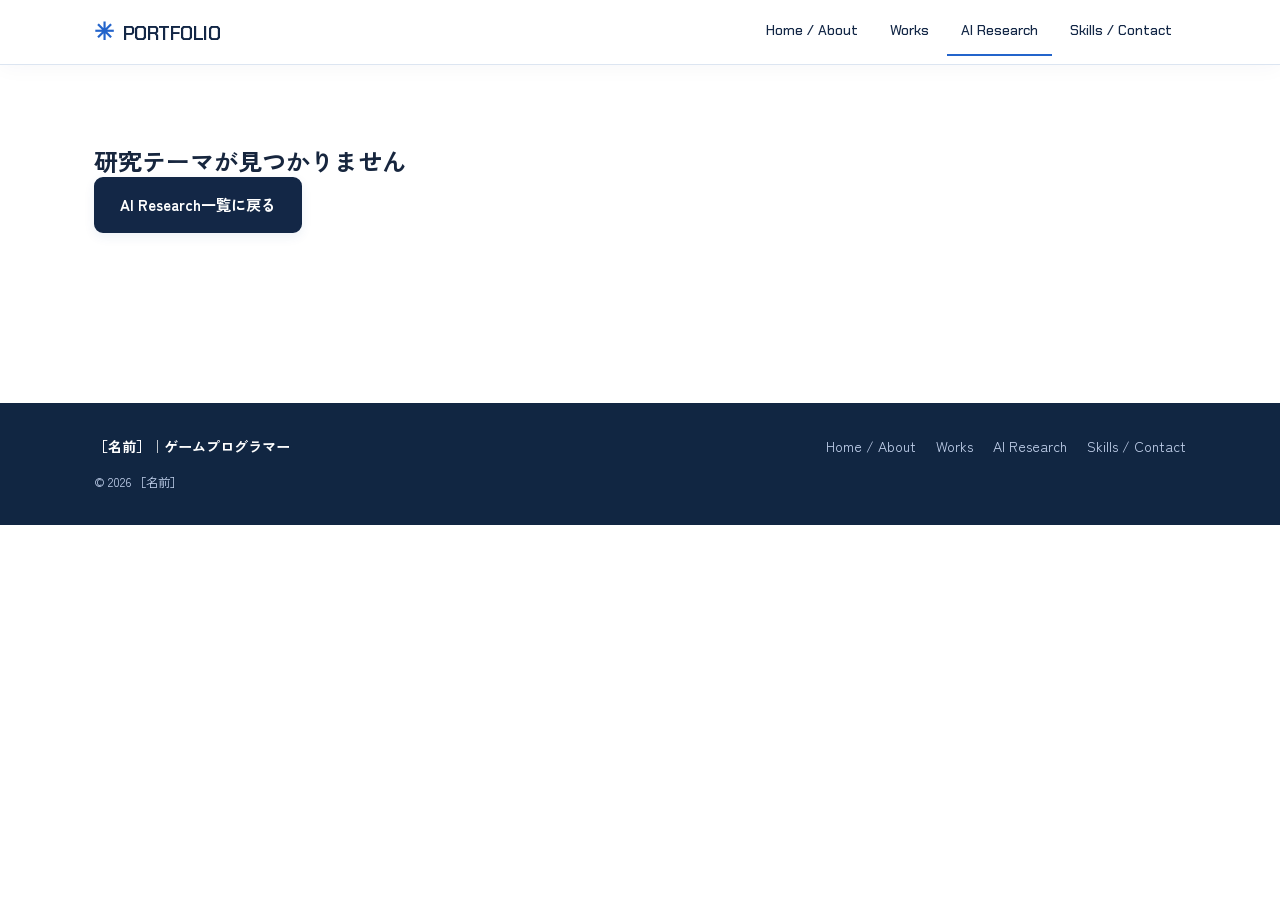
==== ai-detail.html @ d701b000 "Add dedicated AI Research article page" ====
<!DOCTYPE html>
<html lang="ja">
<head>
<meta charset="UTF-8">
<meta name="viewport" content="width=device-width, initial-scale=1">
<title>研究詳細｜AI Research</title>
<meta name="description" content="AIを活用したゲーム開発支援に関する研究の技術的な取り組みを紹介します。">
<link rel="preconnect" href="https://fonts.googleapis.com">
<link rel="preconnect" href="https://fonts.gstatic.com" crossorigin>
<link href="https://fonts.googleapis.com/css2?family=Chakra+Petch:wght@500;600&family=Zen+Kaku+Gothic+New:wght@400;500;700&display=swap" rel="stylesheet">
<link rel="stylesheet" href="css/style.css">
<link rel="stylesheet" href="css/redesign.css">
</head>
<body data-page="ai-detail">
<a class="skip" href="#main">本文へ移動</a>
<header id="site-header" class="site-header"></header>
<main id="main">

<article class="research-detail-page" id="research-detail" aria-label="研究テーマの詳細"></article>

</main>
<footer id="site-footer" class="site-footer"></footer>
<script src="js/data.js"></script>
<script src="js/main.js"></script>
</body>
</html>
---- css/style.css ----
/* ===== 色・文字の設定（ここを変えるとサイト全体の雰囲気が変わります） ===== */
:root {
  --navy: #14254A;
  --navy-2: #22396B;
  --blue: #2F6FEB;
  --blue-soft: #EAF1FE;
  --ink: #1B2433;
  --muted: #5B6B85;
  --line: #D7DFEA;
  --bg: #FFFFFF;
  --surface: #F4F7FB;
  --font-jp: "Zen Kaku Gothic New", "Hiragino Sans", "Noto Sans JP", "Yu Gothic", Meiryo, sans-serif;
  --font-en: "Chakra Petch", "Zen Kaku Gothic New", "Hiragino Sans", "Noto Sans JP", sans-serif;
  --wrap: 1120px;
  --header-h: 64px;
}

*, *::before, *::after { box-sizing: border-box; }
html { scroll-padding-top: var(--header-h); -webkit-text-size-adjust: 100%; }
body {
  margin: 0;
  font-family: var(--font-jp);
  font-size: 16px;
  line-height: 1.8;
  color: var(--ink);
  background: var(--bg);
}
img { max-width: 100%; height: auto; display: block; }
a { color: var(--blue); }
a:focus-visible, button:focus-visible { outline: 3px solid var(--blue); outline-offset: 3px; border-radius: 4px; }
h1, h2, h3 { line-height: 1.35; margin: 0; }
p { margin: 0 0 1em; }

.container { width: 100%; max-width: var(--wrap); margin: 0 auto; padding: 0 24px; }
.skip { position: absolute; left: -9999px; top: 8px; background: var(--navy); color: #fff; padding: 8px 14px; z-index: 100; }
.skip:focus { left: 8px; }
.muted { color: var(--muted); }

/* ===== ヘッダー ===== */
.site-header {
  position: sticky; top: 0; z-index: 50;
  background: rgba(255,255,255,.96);
  border-bottom: 1px solid var(--line);
  backdrop-filter: blur(6px);
}
.header-inner {
  max-width: var(--wrap); margin: 0 auto; padding: 0 24px;
  height: var(--header-h); display: flex; align-items: center; justify-content: space-between;
}
.logo {
  font-family: var(--font-en); font-weight: 600; font-size: 1.15rem; letter-spacing: .06em;
  color: var(--navy); text-decoration: none;
}
.nav-list { list-style: none; margin: 0; padding: 0; display: flex; gap: 4px; }
.nav-list > li { position: relative; }
.nav-list > li > a {
  display: block; padding: 10px 14px; font-family: var(--font-en); font-weight: 500; font-size: .95rem;
  color: var(--navy); text-decoration: none; border-bottom: 2px solid transparent;
}
.nav-list > li > a:hover { color: var(--blue); }
.nav-list > li > a[aria-current="page"] { border-bottom-color: var(--blue); }
.sub-list {
  list-style: none; margin: 0; padding: 8px 0; position: absolute; top: 100%; left: 0; min-width: 220px;
  background: #fff; border: 1px solid var(--line); border-top: 3px solid var(--navy);
  box-shadow: 0 10px 24px rgba(20,37,74,.12);
  visibility: hidden; opacity: 0; transform: translateY(4px); transition: opacity .15s, transform .15s, visibility .15s;
}
.has-sub:hover .sub-list, .has-sub:focus-within .sub-list { visibility: visible; opacity: 1; transform: none; }
.sub-list a { display: block; padding: 8px 18px; color: var(--ink); text-decoration: none; font-size: .92rem; }
.sub-list a:hover { background: var(--blue-soft); color: var(--navy); }
.menu-btn { display: none; }

@media (max-width: 820px) {
  .menu-btn {
    display: flex; align-items: center; gap: 8px; background: none; border: 1px solid var(--line);
    border-radius: 6px; padding: 8px 12px; color: var(--navy); font: inherit; font-size: .85rem; cursor: pointer;
  }
  .menu-bars, .menu-bars::before, .menu-bars::after {
    display: block; width: 18px; height: 2px; background: var(--navy); position: relative; content: "";
  }
  .menu-bars::before { position: absolute; top: -6px; }
  .menu-bars::after { position: absolute; top: 6px; }
  .global-nav {
    display: none; position: absolute; top: var(--header-h); left: 0; right: 0;
    background: #fff; border-bottom: 1px solid var(--line); max-height: calc(100vh - var(--header-h)); overflow-y: auto;
  }
  .global-nav.is-open { display: block; }
  .nav-list { flex-direction: column; padding: 8px 24px 20px; gap: 0; }
  .nav-list > li > a { padding: 14px 0; border-bottom: 1px solid var(--line); }
  .nav-list > li > a[aria-current="page"] { color: var(--blue); border-bottom-color: var(--line); }
  .sub-list {
    position: static; visibility: visible; opacity: 1; transform: none; box-shadow: none;
    border: 0; border-left: 2px solid var(--line); margin: 6px 0 6px 4px; padding: 0; min-width: 0;
  }
  .sub-list a { padding: 8px 14px; }
}

/* ===== ボタン・共通パーツ ===== */
.btn {
  display: inline-block; padding: 12px 24px; border-radius: 6px; background: var(--navy); color: #fff;
  text-decoration: none; font-weight: 700; font-size: .95rem; border: 2px solid var(--navy); transition: background .15s;
}
.btn:hover { background: var(--navy-2); border-color: var(--navy-2); }
.btn-ghost { background: transparent; color: var(--navy); }
.btn-ghost:hover { background: var(--blue-soft); color: var(--navy); border-color: var(--navy); }
.text-link { font-weight: 700; text-decoration: none; }
.text-link:hover { text-decoration: underline; }

.section { padding: 72px 0; }
.section-tint { background: var(--surface); }
.section-head { display: flex; align-items: baseline; justify-content: space-between; gap: 16px; margin-bottom: 28px; }
.section-head .section-title { margin-bottom: 0; }
.section-title {
  font-family: var(--font-en); font-weight: 600; font-size: 1.75rem; color: var(--navy);
  margin-bottom: 28px; padding-left: 14px; border-left: 4px solid var(--blue);
}
.sub-title { font-size: 1.1rem; color: var(--navy); margin-bottom: 12px; }
.page-top { padding-top: 40px; }
.page-top > .section:first-child { padding-top: 0; }
.page-head { margin-bottom: 32px; max-width: 46em; }
.page-title { font-family: var(--font-en); font-weight: 600; font-size: 2.4rem; color: var(--navy); margin-bottom: 8px; }
.page-lead { color: var(--muted); }
.prose p { max-width: 38em; }

.tag {
  display: inline-block; padding: 2px 10px; border-radius: 3px; font-size: .75rem; font-weight: 700; line-height: 1.7;
}
.tag-team { background: var(--navy); color: #fff; }
.tag-solo { background: #fff; color: var(--navy); border: 1px solid var(--navy); }
.tag-status { background: var(--blue-soft); color: var(--navy); }
.tag- { background: #fff; color: var(--muted); border: 1px dashed var(--muted); }

/* ===== HERO ===== */
.hero {
  background: var(--navy); color: #fff; position: relative; overflow: hidden;
  background-image:
    linear-gradient(rgba(255,255,255,.05) 1px, transparent 1px),
    linear-gradient(90deg, rgba(255,255,255,.05) 1px, transparent 1px);
  background-size: 32px 32px;
}
.hero-inner { padding-top: 88px; padding-bottom: 88px; }
.hero-role {
  font-family: var(--font-en); font-weight: 500; color: #9DBCFA; margin-bottom: 10px; font-size: 1rem;
}
.hero-name { font-size: clamp(2.2rem, 6vw, 3.6rem); font-weight: 700; letter-spacing: .04em; margin-bottom: 18px; }
.hero-name::after {
  content: ""; display: block; height: 4px; width: 72px; background: var(--blue); margin-top: 18px;
  transform-origin: left; animation: grow .7s .2s ease-out both;
}
@keyframes grow { from { transform: scaleX(0); } to { transform: scaleX(1); } }
.hero-catch { font-size: 1.15rem; max-width: 32em; margin-bottom: 6px; }
.hero-school { color: #C4D3EE; font-size: .95rem; margin-bottom: 32px; }
.hero-actions { display: flex; flex-wrap: wrap; gap: 12px; }
.hero .btn { background: #fff; color: var(--navy); border-color: #fff; }
.hero .btn:hover { background: var(--blue-soft); }
.hero .btn-ghost { background: transparent; color: #fff; border-color: rgba(255,255,255,.6); }
.hero .btn-ghost:hover { background: rgba(255,255,255,.1); color: #fff; }

/* ===== ABOUT ===== */
.about-grid { display: grid; grid-template-columns: minmax(260px, 360px) 1fr; gap: 48px; align-items: start; }
.profile-card { border: 1px solid var(--line); border-radius: 8px; padding: 24px; background: #fff; }
.profile-photo {
  width: 112px; height: 112px; border-radius: 50%; overflow: hidden; margin-bottom: 20px;
  background: var(--blue-soft); display: grid; place-items: center;
}
.profile-photo img { width: 100%; height: 100%; object-fit: cover; }
.photo-initial { font-family: var(--font-en); font-size: 2.4rem; font-weight: 600; color: var(--navy); }
.profile-table { margin: 0; font-size: .92rem; }
.profile-table > div { display: grid; grid-template-columns: 7.5em 1fr; gap: 8px; padding: 9px 0; border-top: 1px solid var(--line); }
.profile-table dt { color: var(--muted); }
.profile-table dd { margin: 0; }

.philo-list { list-style: none; margin: 0; padding: 0; display: grid; grid-template-columns: repeat(3, 1fr); gap: 24px; }
.philo-item { background: #fff; border-top: 3px solid var(--navy); padding: 22px 22px 8px; }
.philo-item h3 { font-size: 1.05rem; color: var(--navy); margin-bottom: 10px; }
.philo-item p { color: var(--ink); font-size: .95rem; }

/* ===== WORKS ===== */
.filter-bar { display: flex; flex-wrap: wrap; align-items: center; justify-content: space-between; gap: 12px; margin-bottom: 24px; }
.filters { display: flex; flex-wrap: wrap; gap: 8px; }
.filter-btn {
  font: inherit; font-size: .9rem; padding: 6px 16px; border-radius: 999px; cursor: pointer;
  background: #fff; color: var(--navy); border: 1px solid var(--line);
}
.filter-btn:hover { border-color: var(--navy); }
.filter-btn[aria-pressed="true"] { background: var(--navy); color: #fff; border-color: var(--navy); }
.works-count { color: var(--muted); font-size: .9rem; margin: 0; }
.empty { color: var(--muted); }

.works-grid { display: grid; grid-template-columns: repeat(auto-fill, minmax(300px, 1fr)); gap: 28px; }
.work-card { background: #fff; border: 1px solid var(--line); border-radius: 8px; overflow: hidden; }
.work-card-link { display: flex; flex-direction: column; height: 100%; color: inherit; text-decoration: none; }
.work-card-link:hover { border-color: var(--blue); }
.work-card:has(.work-card-link:hover) { border-color: var(--blue); }
.work-card-media { position: relative; aspect-ratio: 16 / 9; background: var(--surface); }
.work-card-media .tag { position: absolute; top: 12px; left: 12px; }
.work-card-img { width: 100%; height: 100%; object-fit: cover; }
.thumb-empty {
  display: grid; place-items: center; text-align: center; padding: 16px;
  background-color: var(--navy-2);
  background-image:
    linear-gradient(rgba(255,255,255,.07) 1px, transparent 1px),
    linear-gradient(90deg, rgba(255,255,255,.07) 1px, transparent 1px);
  background-size: 24px 24px;
  color: #fff;
}
.thumb-empty span { font-family: var(--font-en); font-weight: 600; font-size: 1.3rem; letter-spacing: .03em; }
.work-card-body { padding: 18px 20px 20px; display: flex; flex-direction: column; flex: 1; }
.work-card-title { font-size: 1.2rem; color: var(--navy); }
.work-card-link:hover .work-card-title { color: var(--blue); }
.work-card-sub { color: var(--muted); font-size: .88rem; margin: 2px 0 12px; }
.work-card-more { margin-top: auto; padding-top: 14px; font-weight: 700; font-size: .88rem; color: var(--blue); }

.spec { margin: 0; font-size: .86rem; line-height: 1.6; }
.spec > div { display: grid; grid-template-columns: 5.2em 1fr; gap: 8px; padding: 6px 0; border-top: 1px dashed var(--line); }
.spec dt { color: var(--muted); }
.spec dd { margin: 0; }

/* ===== 作品詳細 ===== */
.breadcrumb { font-size: .85rem; color: var(--muted); display: flex; gap: 8px; margin-bottom: 20px; }
.breadcrumb a { text-decoration: none; }
.detail-head { margin-bottom: 28px; }
.detail-tags { display: flex; gap: 8px; margin-bottom: 12px; }
.detail-title { font-size: clamp(2rem, 5vw, 2.8rem); color: var(--navy); }
.detail-sub { color: var(--muted); margin: 4px 0 10px; }
.detail-summary { max-width: 40em; }
.detail-top { display: grid; grid-template-columns: 1.6fr 1fr; gap: 32px; align-items: start; margin-bottom: 24px; }
.detail-media { border-radius: 8px; overflow: hidden; aspect-ratio: 16 / 9; background: var(--surface); }
.detail-hero-img { width: 100%; height: 100%; object-fit: cover; }
.video { position: relative; width: 100%; height: 100%; }
.video iframe { position: absolute; inset: 0; width: 100%; height: 100%; border: 0; }
.detail-spec { border: 1px solid var(--line); border-radius: 8px; padding: 8px 22px 20px; }
.spec-lg { font-size: .95rem; }
.spec-lg > div:first-child { border-top: 0; }
.link-list { list-style: none; padding: 0; margin: 16px 0 0; display: flex; flex-wrap: wrap; gap: 8px; }
.link-list .btn { padding: 8px 16px; font-size: .88rem; }

.detail-section { padding: 40px 0; border-top: 1px solid var(--line); }
.detail-section h2 { font-size: 1.35rem; color: var(--navy); margin-bottom: 18px; padding-left: 12px; border-left: 4px solid var(--blue); }
.detail-section > p { max-width: 40em; }
.placeholder-note { color: var(--muted); font-size: .9rem; }
.shots { display: grid; grid-template-columns: repeat(auto-fill, minmax(240px, 1fr)); gap: 16px; }
.shots img { border-radius: 6px; aspect-ratio: 16 / 9; object-fit: cover; width: 100%; }
.code-list { margin: 0; padding-left: 1.3em; max-width: 40em; }
.code-list li { margin-bottom: 6px; }
.code-list li::marker { color: var(--blue); }
.idea-list { display: grid; gap: 16px; max-width: 48em; }
.idea { background: var(--surface); border-radius: 6px; padding: 18px 22px 6px; }
.idea h3 { font-size: 1.02rem; color: var(--navy); margin-bottom: 8px; }

.trouble-list { display: grid; gap: 20px; max-width: 52em; }
.trouble { display: grid; grid-template-columns: 1fr 1fr; border: 1px solid var(--line); border-radius: 8px; overflow: hidden; }
.trouble-q, .trouble-a { padding: 18px 22px 6px; position: relative; }
.trouble-q { background: #fff; }
.trouble-a { background: var(--blue-soft); }
.trouble-a::before {
  content: ""; position: absolute; left: -9px; top: 50%; width: 16px; height: 16px; background: var(--blue-soft);
  border-top: 1px solid var(--line); border-right: 1px solid var(--line); transform: translateY(-50%) rotate(45deg);
}
.trouble-label { display: inline-block; font-size: .78rem; font-weight: 700; color: #fff; background: var(--navy); padding: 1px 10px; border-radius: 3px; margin-bottom: 8px; }
.trouble-a .trouble-label { background: var(--blue); }

.pager { display: grid; grid-template-columns: 1fr auto 1fr; gap: 16px; align-items: center; padding: 40px 0 72px; border-top: 1px solid var(--line); }
.pager a { text-decoration: none; color: var(--navy); font-weight: 700; }
.pager small { display: block; color: var(--muted); font-weight: 400; font-size: .78rem; }
.pager-next { text-align: right; }
.pager-all { border: 1px solid var(--line); border-radius: 999px; padding: 8px 18px; font-size: .88rem; }
.pager-all:hover { border-color: var(--navy); }
.not-found { padding: 80px 24px; }

/* ===== AI研究 ===== */
.ai-toc { list-style: none; margin: 0 0 40px; padding: 18px 22px; background: var(--surface); border-radius: 8px; display: flex; flex-wrap: wrap; gap: 8px 24px; }
.ai-toc a { text-decoration: none; font-weight: 700; font-size: .92rem; }
.ai-toc a:hover { text-decoration: underline; }
.ai-entry { display: grid; grid-template-columns: 240px 1fr; gap: 40px; padding: 40px 0; border-top: 2px solid var(--navy); }
.ai-entry:last-child { margin-bottom: 72px; }
.ai-meta .tag { margin-bottom: 12px; }
.ai-meta .spec > div { grid-template-columns: 4.5em 1fr; }
.chips { display: flex; flex-wrap: wrap; gap: 6px; }
.chips span { background: var(--blue-soft); color: var(--navy); font-size: .8rem; padding: 1px 8px; border-radius: 3px; }
.ai-title { font-size: 1.5rem; color: var(--navy); margin-bottom: 10px; }
.ai-summary { max-width: 40em; color: var(--ink); }
.ai-block { margin-top: 22px; max-width: 44em; }
.ai-block h3 { font-size: 1rem; color: var(--navy); margin-bottom: 6px; padding-bottom: 4px; border-bottom: 1px solid var(--line); }
.ai-block p { margin-bottom: 0; }

/* ===== SKILLS / CONTACT ===== */
.table-wrap { overflow-x: auto; }
.skills-table { width: 100%; border-collapse: collapse; font-size: .95rem; }
.skills-table th, .skills-table td { text-align: left; padding: 14px 16px; border-bottom: 1px solid var(--line); vertical-align: middle; }
.skills-table thead th { background: var(--navy); color: #fff; font-weight: 500; font-size: .85rem; }
.skills-table tbody th { color: var(--navy); font-weight: 700; white-space: nowrap; }
.skills-table tbody th small { display: block; font-weight: 400; color: var(--muted); font-size: .78rem; }
.pips { display: inline-flex; gap: 4px; }
.pips i { width: 22px; height: 8px; border-radius: 2px; background: var(--line); }
.pips i.on { background: var(--blue); }
.pips-unset { color: var(--muted); font-size: .85rem; }
.skill-works { display: flex; flex-wrap: wrap; gap: 6px; }
.skill-works a { font-size: .85rem; text-decoration: none; background: var(--blue-soft); color: var(--navy); padding: 2px 10px; border-radius: 3px; }
.skill-works a:hover { background: var(--navy); color: #fff; }

.contact-list { list-style: none; margin: 0; padding: 0; max-width: 40em; }
.contact-list li { display: grid; grid-template-columns: 7em 1fr; gap: 12px; padding: 16px 0; border-bottom: 1px solid var(--line); word-break: break-all; }
.contact-label { font-family: var(--font-en); font-weight: 600; color: var(--navy); }

/* ===== フッター ===== */
.site-footer { background: var(--navy); color: #C4D3EE; font-size: .88rem; }
.footer-inner { max-width: var(--wrap); margin: 0 auto; padding: 36px 24px; display: flex; flex-wrap: wrap; gap: 12px 32px; align-items: center; justify-content: space-between; }
.footer-name { margin: 0; color: #fff; font-weight: 700; }
.footer-nav { list-style: none; margin: 0; padding: 0; display: flex; flex-wrap: wrap; gap: 20px; }
.footer-nav a { color: #C4D3EE; text-decoration: none; }
.footer-nav a:hover { color: #fff; }
.footer-copy { margin: 0; width: 100%; font-size: .78rem; }

/* ===== スマホ・タブレット ===== */
@media (max-width: 900px) {
  .about-grid { grid-template-columns: 1fr; gap: 32px; }
  .philo-list { grid-template-columns: 1fr; }
  .detail-top { grid-template-columns: 1fr; }
  .ai-entry { grid-template-columns: 1fr; gap: 16px; }
}
@media (max-width: 640px) {
  .container, .header-inner { padding-left: 18px; padding-right: 18px; }
  .section { padding: 52px 0; }
  .hero-inner { padding-top: 60px; padding-bottom: 60px; }
  .page-title { font-size: 2rem; }
  .works-grid { grid-template-columns: 1fr; }
  .trouble { grid-template-columns: 1fr; }
  .trouble-a::before { left: 50%; top: -9px; transform: translateX(-50%) rotate(-45deg); }
  .pager { grid-template-columns: 1fr 1fr; }
  .pager-all { grid-column: 1 / -1; grid-row: 2; justify-self: center; }
  .skills-table thead { display: none; }
  .skills-table, .skills-table tbody, .skills-table tr, .skills-table th, .skills-table td { display: block; width: 100%; }
  .skills-table tr { border: 1px solid var(--line); border-radius: 8px; margin-bottom: 14px; padding: 6px 0; }
  .skills-table th, .skills-table td { border: 0; padding: 6px 16px; }
  .skills-table td { display: grid; grid-template-columns: 6.5em 1fr; gap: 8px; align-items: center; }
  .skills-table td::before { content: attr(data-label); color: var(--muted); font-size: .82rem; }
  .contact-list li { grid-template-columns: 1fr; gap: 2px; }
}

/* ===== 初代とリメイクの比較 ===== */
.versions { display: grid; grid-template-columns: 1fr 1fr; gap: 20px; max-width: 56em; }
.version { border: 1px solid var(--line); border-radius: 8px; padding: 18px 22px; }
.version:last-child { border-color: var(--blue); background: var(--blue-soft); }
.version h3 { font-size: 1.05rem; color: var(--navy); margin-bottom: 8px; }
.version .code-list { margin-top: 14px; }
@media (max-width: 640px) { .versions { grid-template-columns: 1fr; } }

/* ===== 企画・プランニング ===== */
.plan-lead { margin: -12px 0 24px; }
.plan-list { list-style: none; margin: 0; padding: 0; max-width: 52em; }
.plan-item { display: grid; grid-template-columns: 13em 1fr; gap: 8px 28px; padding: 20px 0; border-top: 1px solid var(--line); }
.plan-item:last-child { border-bottom: 1px solid var(--line); }
.plan-title { display: block; font-weight: 700; color: var(--navy); font-size: 1.02rem; }
.plan-title a { text-decoration: none; }
.plan-title a:hover { text-decoration: underline; }
.plan-role { margin-top: 6px; }
.plan-item p { margin: 0; }
@media (max-width: 640px) { .plan-item { grid-template-columns: 1fr; } }

/* ===== コード抜粋 ===== */
.snippet + .snippet { margin-top: 32px; }
.snippet h3 { font-size: 1.02rem; color: var(--navy); margin-bottom: 6px; }
.snippet-note { color: var(--muted); font-size: .92rem; max-width: 44em; margin-bottom: 12px; }
.code-block { border: 1px solid var(--navy); border-radius: 8px; overflow: hidden; max-width: 56em; }
.code-file { background: var(--navy); color: #C4D3EE; font-size: .8rem; padding: 6px 16px; }
.code-block pre { margin: 0; padding: 16px 18px; background: #0F1C38; color: #E6EDF7; overflow-x: auto; font-size: .85rem; line-height: 1.65; }
.code-block code { font-family: "Cascadia Code", Consolas, "Courier New", monospace; white-space: pre; }

/* ===== デザイン強化 ===== */

/* トップ */
.hero::before {
  content: ""; position: absolute; right: -12%; top: -40%; width: 62%; height: 180%;
  background: radial-gradient(closest-side, rgba(47,111,235,.38), transparent);
  pointer-events: none;
}
.hero-inner { position: relative; }
.hero-meta { display: flex; flex-wrap: wrap; align-items: center; gap: 14px 32px; margin: -12px 0 32px; }
.hero-skills { list-style: none; margin: 0; padding: 0; display: flex; flex-wrap: wrap; gap: 8px; }
.hero-skills li {
  font-size: .8rem; padding: 3px 12px; border-radius: 999px;
  border: 1px solid rgba(255,255,255,.35); color: #E6EDF7; background: rgba(255,255,255,.04);
}
.hero-stats { display: flex; gap: 28px; margin: 0; }
.hero-stats div { display: flex; align-items: baseline; gap: 8px; }
.hero-stats dt { font-family: var(--font-en); font-size: .76rem; letter-spacing: .08em; color: #9DBCFA; }
.hero-stats dd { margin: 0; font-family: var(--font-en); font-weight: 600; font-size: 1.5rem; color: #fff; line-height: 1; }

/* 作品カード */
.work-card { transition: transform .22s ease, box-shadow .22s ease, border-color .22s ease; }
.work-card-media { overflow: hidden; }
.work-card-img { transition: transform .4s ease; }
.work-card:hover .work-card-img { transform: scale(1.05); }
.work-card-more::after { content: "→"; display: inline-block; margin-left: 6px; transition: transform .22s ease; }
.work-card:hover .work-card-more::after { transform: translateX(4px); }

/* 作品ページの目次 */
.detail-toc {
  position: sticky; top: var(--header-h); z-index: 20;
  margin: 8px -24px 0; padding: 0 24px;
  background: rgba(255,255,255,.96); backdrop-filter: blur(6px);
  border-bottom: 1px solid var(--line);
}
.detail-toc ul { list-style: none; margin: 0; padding: 0; display: flex; gap: 2px; overflow-x: auto; scrollbar-width: none; }
.detail-toc ul::-webkit-scrollbar { display: none; }
.detail-toc a {
  display: block; white-space: nowrap; padding: 12px 12px 10px; font-size: .86rem;
  color: var(--muted); text-decoration: none; border-bottom: 2px solid transparent;
}
.detail-toc a:hover { color: var(--navy); }
.detail-toc a.is-current { color: var(--navy); font-weight: 700; border-bottom-color: var(--blue); }
.detail-section { scroll-margin-top: calc(var(--header-h) + 56px); }
.detail-toc + .detail-section { border-top: 0; }

/* スクロールでふわっと表示 */
.js-reveal .work-card, .js-reveal .philo-item, .js-reveal .plan-item, .js-reveal .detail-section,
.js-reveal .ai-entry, .js-reveal .version, .js-reveal .snippet, .js-reveal .contact-list li {
  opacity: 0; transform: translateY(16px);
  transition: opacity .55s ease, transform .55s ease, box-shadow .22s ease, border-color .22s ease;
}
.js-reveal .is-visible { opacity: 1; transform: none; }

/* カードのホバー（演出の後に効くよう最後に置く） */
.work-card:hover, .work-card:focus-within,
.js-reveal .work-card.is-visible:hover, .js-reveal .work-card.is-visible:focus-within {
  transform: translateY(-4px); box-shadow: 0 14px 30px rgba(20,37,74,.14); border-color: var(--blue);
}

@media (max-width: 640px) {
  .detail-toc { margin-left: -18px; margin-right: -18px; padding: 0 18px; }
  .hero-meta { margin-top: -8px; }
}

@media (prefers-reduced-motion: reduce) {
  *, *::before, *::after { animation: none !important; transition: none !important; }
}
---- css/redesign.css ----
/* Portfolio redesign / 2026-10. Real project images can replace the CSS-only fallback cards. */
:root {
  --navy:#132746; --navy-2:#203a65; --blue:#2364cb; --blue-soft:#eef5ff;
  --ink:#17263e; --muted:#65758e; --line:#dce5f1; --surface:#f5f8fc;
  --wrap:1140px;
}
body { background:#fff; }
.container { max-width:var(--wrap); }
.site-header { background:rgba(255,255,255,.96); box-shadow:0 3px 20px rgba(17,39,75,.035); }
.header-inner { min-height:var(--header-h); }
.logo { font-size:1.2rem; letter-spacing:-.025em; }
.logo::before { content:"✳"; color:var(--blue); font-size:1.25em; margin-right:9px; }
.nav-list > li > a { font-size:.87rem; }
.section { padding:70px 0; }
.section-title { border:0; padding:0; margin-bottom:0; font-size:clamp(1.55rem,3vw,2.1rem); letter-spacing:-.03em; }
.section-title::before { content:""; display:block; height:3px; width:32px; background:var(--blue); border-radius:9px; margin-bottom:12px; }
.section-head { align-items:end; margin-bottom:26px; }
.section-caption { color:var(--muted); font-size:.92rem; margin:8px 0 0; }
.section-tint { background:var(--surface); }
.btn { border-radius:9px; box-shadow:0 4px 11px rgba(23,73,145,.08); }
.btn, .text-link, .work-card, .research-card { -webkit-tap-highlight-color:transparent; }
.btn { transition:transform .18s,background .18s,box-shadow .18s; }
.btn:hover { transform:translateY(-2px); box-shadow:0 10px 24px rgba(23,73,145,.14); }
.btn-primary { background:var(--blue); border-color:var(--blue); color:#fff; }
.btn-primary:hover { background:#174eac; border-color:#174eac; }
.btn-light { border:1px solid #c7d8ed; color:var(--navy); background:#fff; }
.btn-light:hover { background:#eef5ff; }

/* Home introduction: white editorial hero with an original, non-photographic CSS illustration */
body[data-page="home"] .hero {
  background:#f8fbff; color:var(--ink);
  background-image:linear-gradient(90deg,rgba(48,109,194,.045) 1px,transparent 1px),linear-gradient(rgba(48,109,194,.045) 1px,transparent 1px);
  background-size:38px 38px; border-bottom:1px solid var(--line);
}
body[data-page="home"] .hero::before {
  top:-20%;right:-8%;width:65%;height:145%;
  background:radial-gradient(closest-side,rgba(119,170,231,.25),transparent);
}
body[data-page="home"] .hero-inner {
  padding-top:74px;padding-bottom:76px;display:grid;grid-template-columns:minmax(0,1.2fr) minmax(260px,.8fr);
  align-items:center;gap:50px;
}
.hero-eyebrow,.eyebrow,.page-kicker { display:block;font:600 .79rem var(--font-en);color:var(--blue);letter-spacing:.16em;text-transform:uppercase; }
body[data-page="home"] .hero-role { color:var(--blue);font-size:.94rem;margin:13px 0 10px; }
.hero-headline { color:var(--navy);font-size:clamp(2.15rem,4.4vw,3.55rem);letter-spacing:-.045em;margin:10px 0 24px;line-height:1.25; }
.hero-headline::after { content:"";display:block;width:65px;height:4px;border-radius:99px;background:var(--blue);margin-top:22px; }
body[data-page="home"] .hero-catch { color:#465a75;font-size:1.05rem;max-width:39em;line-height:1.85;margin:0 0 15px; }
body[data-page="home"] .hero-school { color:var(--muted);font-size:.89rem;margin-bottom:18px; }
body[data-page="home"] .hero-meta { margin:10px 0 25px; }
body[data-page="home"] .hero-skills li { color:#305480;border-color:#cbdaeb;background:#fff; }
body[data-page="home"] .hero-stats dt { color:#597293; }
body[data-page="home"] .hero-stats dd { color:var(--navy); }
body[data-page="home"] .hero-actions .btn { background:var(--blue);color:#fff;border-color:var(--blue); }
body[data-page="home"] .hero-actions .btn:hover { background:#174eac; }
body[data-page="home"] .hero-actions .btn-ghost { background:#fff;color:var(--navy);border-color:#bed1e9; }
body[data-page="home"] .hero-actions .btn-ghost:hover { background:var(--blue-soft); }
.hero-visual { position:relative;isolation:isolate;min-height:325px;display:flex;align-items:center;justify-content:center; }
.hero-visual::before { content:"";position:absolute;inset:8% 4%;border-radius:50%;background:radial-gradient(circle,#d5e8fd,rgba(213,232,253,0) 69%);z-index:-1; }
.editor-panel { width:min(100%,410px); border:1px solid #b7c9e1;border-radius:15px;overflow:hidden;box-shadow:20px 25px 58px rgba(24,66,125,.18);transform:rotate(-3deg);background:#142842; }
.editor-toolbar { height:35px;background:#eaf1fa;color:#527092;display:flex;align-items:center;padding:0 14px;gap:6px;font:600 .64rem var(--font-en); }
.editor-toolbar i { width:7px;height:7px;border-radius:50%;background:#a7bdd7; }
.editor-toolbar span { margin-left:auto;letter-spacing:.1em; }
.editor-body { padding:28px 27px 35px;display:grid;gap:13px; }
.editor-body .line { display:block;height:9px;background:#416187;border-radius:3px; }
.editor-body .line:nth-child(1) { width:40%;background:#68b1ee; }
.editor-body .line:nth-child(2) { width:78%;margin-left:14%; }
.editor-body .line:nth-child(3) { width:53%;margin-left:14%;background:#8ad4b6; }
.editor-body .line:nth-child(4) { width:70%;margin-left:14%; }
.editor-body .line:nth-child(5) { width:33%;margin-left:14%;background:#c6aadf; }
.editor-body .line:nth-child(6) { width:51%; }
.hero-floating-tag { position:absolute;right:-2px;bottom:14px;padding:12px 17px;border:1px solid #c6d7eb;border-radius:10px;background:rgba(255,255,255,.97);box-shadow:0 12px 29px rgba(21,60,112,.12);font:600 .84rem var(--font-en);color:var(--navy);transform:rotate(3deg); }
.hero-floating-tag strong { color:var(--blue); }
.hero-decor { position:absolute;top:10px;right:2px;font:600 .72rem var(--font-en);letter-spacing:.13em;color:#7193bd; }
.home-profile-section { padding:32px 0 24px; }
.home-profile-panel { display:grid;grid-template-columns:minmax(210px,340px) 1fr;gap:34px;border:1px solid var(--line);background:#fff;border-radius:16px;padding:26px;box-shadow:0 12px 35px rgba(21,53,96,.045); }
.home-profile-panel .profile-card { border:0;border-right:1px solid var(--line);border-radius:0;padding:0 24px 0 0; }
.home-profile-panel .profile-photo { width:72px;height:72px; }
.home-profile-panel .about-text { align-self:center; }
.home-profile-panel .sub-title { font-size:1.22rem; }
.home-profile-panel .prose p { color:#53657c;margin-bottom:.75em; }
.home-profile-panel .profile-table > div { grid-template-columns:5.9em 1fr; }
.section-home-works { padding-top:50px; }
.home-skill-row { display:flex;flex-wrap:wrap;gap:10px;list-style:none;margin:0;padding:0; }
.home-skill-row li { border:1px solid var(--line);padding:10px 16px;border-radius:10px;background:#fff;color:var(--navy);font-weight:700;font-size:.88rem; }
.more-about { margin:0 auto 60px;border:1px solid var(--line);border-radius:12px;overflow:hidden; }
.more-about > summary { list-style:none;cursor:pointer;padding:22px 26px;color:var(--navy);font-weight:700;display:flex;justify-content:space-between;align-items:center; }
.more-about > summary::-webkit-details-marker {display:none}
.more-about > summary::after { content:"＋";font-size:1.2rem;color:var(--blue); }
.more-about[open] > summary::after { content:"−"; }
.more-about-content { padding:10px 28px 24px; }
.more-about-content .section-title { margin-bottom:20px; }
.more-about-content .section-title:not(:first-child) { margin-top:38px; }

/* Game cards: images remain real user assets when provided; CSS artwork is only a neutral fallback. */
.works-grid { grid-template-columns:repeat(auto-fill,minmax(265px,1fr));gap:22px; }
.work-card { border:1px solid #d8e4f1;border-radius:13px;box-shadow:0 8px 24px rgba(23,56,101,.04); }
.work-card-media { aspect-ratio:16/10; }
.work-card .thumb-empty { color:#fff;background:#213a5b;
  background-image:radial-gradient(circle at 74% 28%,rgba(158,198,234,.22),transparent 36%),linear-gradient(140deg,#304f74,#142944);
  position:relative; }
.work-card:nth-child(2n) .thumb-empty {background-image:radial-gradient(circle at 74% 30%,rgba(201,229,245,.32),transparent 38%),linear-gradient(145deg,#628cab,#1f4567);}
.work-card:nth-child(3n) .thumb-empty {background-image:repeating-linear-gradient(135deg,transparent 0 24px,rgba(255,255,255,.035) 25px 26px),linear-gradient(145deg,#27516a,#152c48);}
.thumb-empty::before { content:"";position:absolute;inset:14% 12%;border:1px solid rgba(255,255,255,.18);border-radius:7px;pointer-events:none; }
.thumb-empty::after { content:"IMAGE COMING SOON";position:absolute;right:12%;bottom:15%;font:500 .58rem var(--font-en);letter-spacing:.15em;color:rgba(255,255,255,.65); }
.thumb-empty span { position:relative;z-index:1;font-size:clamp(1.25rem,2.3vw,1.65rem);letter-spacing:-.02em;overflow-wrap:anywhere; }
.work-card-body { padding:19px 20px 19px;gap:2px; }
.work-card-kicker { color:var(--blue);font:.7rem var(--font-en);font-weight:600;letter-spacing:.05em; }
.work-card-title { font-size:1.25rem;margin:5px 0; }
.work-card-sub { margin:0 0 6px; }
.work-card-desc { color:#61718a;font-size:.88rem;line-height:1.6;margin:3px 0 16px; }
.work-card-bottom { border-top:1px solid var(--line);margin-top:auto;padding-top:11px;display:flex;align-items:center;justify-content:space-between;gap:12px; }
.work-card-bottom .card-tags { display:flex;flex-wrap:wrap;gap:6px; }
.card-tags span { font:.72rem var(--font-en);background:#eef3f9;border-radius:99px;padding:3px 10px;color:#526885; }
.work-card-bottom .work-card-more { margin:0;padding:0;white-space:nowrap;font-size:.82rem; }
.work-card .tag { border-radius:999px;font-size:.69rem;box-shadow:0 3px 12px rgba(0,0,0,.1); }
.page-banner { padding:54px 0 44px;border-bottom:1px solid var(--line);background:#f8fbff;position:relative;overflow:hidden; }
.page-banner::after { content:"";position:absolute;right:8%;top:12%;width:220px;height:220px;border:1px solid #d8e7fa;transform:rotate(35deg);border-radius:28px;pointer-events:none; }
.page-banner .page-title { font-size:clamp(2rem,4.3vw,3.1rem);margin:10px 0; }
.page-banner .page-lead { max-width:43em;margin:0; }
.page-main { padding-top:38px; }
.filter-btn { border-radius:8px; }
.filter-bar { margin-bottom:24px; }

/* Research overview: short, tappable visual cards instead of a wall of text. */
.research-banner { background:#f8fbff;position:relative;overflow:hidden;border-bottom:1px solid var(--line); }
.research-banner::before { content:"";position:absolute;right:-60px;top:-110px;width:500px;height:500px;border-radius:50%;background:radial-gradient(circle,rgba(104,160,231,.2),transparent 70%); }
.research-banner .container { position:relative; }
.research-banner-inner { display:grid;grid-template-columns:minmax(0,1.45fr) minmax(180px,.55fr);align-items:center;gap:24px;padding-top:60px;padding-bottom:60px; }
.research-banner h1 { font:600 clamp(2.4rem,5.6vw,4.25rem) var(--font-en);letter-spacing:-.045em;color:var(--navy);margin:9px 0 10px; }
.research-banner p { color:#516582;max-width:48em;margin:0; }
.research-banner-lead { font-size:1.12rem;font-weight:700;color:var(--navy)!important;margin-bottom:11px!important; }
.research-banner-graphic { border:1px solid #cbdcf2;background:rgba(255,255,255,.45);border-radius:16px;min-height:170px;display:grid;place-items:center;transform:rotate(-3deg); }
.research-banner-graphic span { font:600 1.5rem var(--font-en);color:#4b76af;letter-spacing:.08em; }
.research-banner-graphic small {display:block;color:#7695bc;font:.64rem var(--font-en);letter-spacing:.17em;}
.research-index { padding:48px 0 76px; }
.research-grid { display:grid;grid-template-columns:repeat(2,minmax(0,1fr));gap:25px; }
.research-card { border:1px solid #d7e3f2;box-shadow:0 10px 26px rgba(29,61,110,.055);background:#fff;border-radius:15px;overflow:hidden;transition:transform .2s,box-shadow .2s,border-color .2s; }
.research-card:hover,.research-card:focus-within { transform:translateY(-4px);box-shadow:0 18px 36px rgba(22,55,105,.12);border-color:#8caee0; }
.research-card-link { display:block;color:inherit;text-decoration:none;height:100%; }
.research-card .research-visual { height:185px;position:relative;overflow:hidden;background:#17314f;display:flex;align-items:center;justify-content:center;isolation:isolate; }
.research-visual-grid { position:absolute;inset:0;background-image:linear-gradient(rgba(255,255,255,.09) 1px,transparent 1px),linear-gradient(90deg,rgba(255,255,255,.09) 1px,transparent 1px);background-size:27px 27px;opacity:.5;transform:perspective(240px) rotateX(12deg); }
.research-visual::before {content:"";position:absolute;width:280px;height:280px;border:1px solid rgba(255,255,255,.18);border-radius:50%;top:-64px;right:-25px;box-shadow:0 0 0 40px rgba(255,255,255,.04),0 0 0 85px rgba(255,255,255,.025);}
.research-visual::after {content:"";position:absolute;inset:auto 20px 20px auto;width:70px;height:22px;border-bottom:2px solid rgba(255,255,255,.35);border-right:2px solid rgba(255,255,255,.35);}
.research-visual.visual-ai3d-launcher {background:linear-gradient(125deg,#18506d,#193253);}
.research-visual.visual-memory-hub {background:linear-gradient(125deg,#1d5270,#1c3561);}
.research-visual.visual-gyro {background:linear-gradient(125deg,#516685,#20334f);}
.visual-mark { font:600 clamp(2.5rem,6vw,4rem) var(--font-en);letter-spacing:-.045em;color:#eef6ff;text-shadow:0 9px 35px rgba(0,0,0,.17);position:relative;z-index:1; }
.visual-corner { position:absolute;top:17px;left:20px;font:600 .7rem var(--font-en);letter-spacing:.15em;color:#dcecff; }
.research-card-content {padding:22px 25px 21px; }
.research-card h3 { font:600 1.5rem var(--font-en);color:var(--navy);margin:5px 0 8px; }
.research-card p { font-size:.92rem;color:#536780;line-height:1.7;min-height:3.4em;margin:0 0 17px; }
.research-card-foot {display:flex;align-items:center;justify-content:space-between;gap:12px;flex-wrap:wrap;border-top:1px solid var(--line);padding-top:13px;}
.research-chip-list {display:flex;gap:6px;flex-wrap:wrap; }
.research-chip-list span {font-size:.72rem;border-radius:99px;background:#eaf2fb;color:#335d91;padding:2px 10px;}
.research-link-text {color:var(--blue);font-size:.85rem;font-weight:700;white-space:nowrap;}
.research-card.compact .research-visual { height:125px; }
.research-card.compact .research-card-content { padding:14px 16px; }
.research-card.compact h3 {font-size:1.06rem;margin:0 0 6px;}
.research-card.compact p {font-size:.82rem;margin:0 0 9px;min-height:3.2em;}
.research-card.compact .visual-mark {font-size:2.3rem;}
.research-card.compact .research-card-foot {padding-top:9px;}
.research-home-grid { display:grid;grid-template-columns:repeat(4,minmax(0,1fr));gap:15px; }
.research-outro { background:linear-gradient(120deg,#eef5fd,#f9fbff);border:1px solid #d5e4f5;border-radius:14px;padding:27px 30px;margin-top:30px; }
.research-outro h2 {font-size:1.12rem;color:var(--navy);margin-bottom:6px;}
.research-outro p {font-size:.89rem;color:#536780;margin:0; }

/* Research article */
.research-detail-page { padding-bottom:74px;background:#fff; }
.research-detail-hero {background:linear-gradient(125deg,#172c4c,#20466c);color:#fff;padding:38px 0 46px;position:relative;overflow:hidden;}
.research-detail-hero::after {content:"";position:absolute;inset:-80px -100px auto auto;width:370px;height:370px;border:1px solid rgba(255,255,255,.13);border-radius:50%;box-shadow:0 0 0 70px rgba(255,255,255,.025);pointer-events:none;}
.research-detail-hero .breadcrumb {color:#adc1d9;margin:0 0 36px;}
.research-detail-hero .breadcrumb a {color:#d7e8ff;}
.research-detail-hero h1 {color:#fff;font-size:clamp(2rem,4.7vw,3.4rem);letter-spacing:-.04em;margin:9px 0;}
.research-detail-hero .research-hero-summary {color:#e3ecf6;font-size:1.04rem;max-width:54em;margin-bottom:23px;}
.research-detail-hero .research-chip-list span {background:rgba(255,255,255,.13);color:#e6effa;border:1px solid rgba(255,255,255,.18);}
.research-focus { position:relative;z-index:1;margin:-22px 0 36px;background:#fff;border:1px solid #bdd4f3;border-radius:13px;padding:22px 26px;box-shadow:0 12px 38px rgba(29,70,116,.09); }
.research-focus-label {display:block;color:var(--blue);font-size:.75rem;font-weight:700;letter-spacing:.08em;margin-bottom:8px;}
.research-focus h2 {font-size:clamp(1.05rem,2vw,1.4rem);line-height:1.6;color:var(--navy);max-width:55em;}
.research-detail-layout {display:grid;grid-template-columns:minmax(0,1fr) 295px;gap:46px;align-items:start;}
.research-detail-section {margin-bottom:36px;}
.research-detail-section h2 {font-size:1.35rem;color:var(--navy);margin-bottom:16px;display:flex;gap:12px;align-items:center;}
.research-detail-section h2::before {content:"";width:4px;height:23px;border-radius:3px;background:var(--blue);flex:none;}
.research-detail-section p {color:#435773;line-height:1.95;max-width:45em;}
.research-detail-section ul {padding-left:1.3em;margin:0;color:#425570;}
.research-detail-section li {margin:0 0 13px;line-height:1.8;}
.research-details {background:#f5f8fd;border:1px solid var(--line);border-radius:10px;overflow:hidden;}
.research-details summary {cursor:pointer;padding:17px 20px;color:var(--navy);font-weight:700;}
.research-details[open] summary {border-bottom:1px solid var(--line);}
.research-details ul {padding:16px 24px 12px 42px;}
.research-fact-card {border:1px solid var(--line);background:#f7faff;border-radius:12px;padding:22px;position:sticky;top:calc(var(--header-h) + 18px);}
.research-fact-card h2 {font-size:1rem;color:var(--navy);margin-bottom:15px;}
.research-fact-card dl {margin:0;}
.research-fact-card dt {font-size:.75rem;color:var(--muted);margin-top:12px;}
.research-fact-card dd {margin:2px 0 12px;color:var(--navy);font-weight:600;font-size:.9rem;}
.research-fact-card .research-chip-list {margin-top:4px;}
.research-fact-card .link-list {margin-top:16px;}
.research-pager {border-top:1px solid var(--line);padding-top:27px;margin-top:32px;display:flex;gap:16px;justify-content:space-between;flex-wrap:wrap;}
.research-pager a {color:var(--navy);text-decoration:none;font-weight:700;}
.research-pager a:hover {color:var(--blue);text-decoration:underline;}
/* Detail page and skills */
.work-detail {padding-top:20px;}
.detail-head {padding:10px 0;}
.detail-title {font-size:clamp(2rem,4vw,3rem);}
.detail-top {gap:24px;}
.detail-spec {background:#f9fbfe;}
.detail-section {padding:32px 0;}
.detail-section h2 {font-size:1.25rem;}
.skills-table {background:#fff;}
.skills-table tbody tr:hover {background:#f8fbff;}
.skills-table thead th {background:#17365b;}
.skills-table th,.skills-table td {padding:17px 18px;}
.site-footer {background:#112642;}
.site-footer .footer-inner {padding:31px 24px;}
@media (max-width:960px) {
  .research-home-grid {grid-template-columns:repeat(2,minmax(0,1fr));}
  body[data-page="home"] .hero-inner {gap:28px;}
  .research-detail-layout {grid-template-columns:minmax(0,1fr) 245px;gap:25px;}
}
@media (max-width:760px) {
  body[data-page="home"] .hero-inner {grid-template-columns:1fr;padding-top:50px;padding-bottom:44px;}
  .hero-visual {min-height:220px;max-width:460px;width:100%;margin:auto;}
  .editor-panel {max-width:75%;}
  .home-profile-panel {grid-template-columns:1fr;padding:21px;gap:20px;}
  .home-profile-panel .profile-card {border-right:0;border-bottom:1px solid var(--line);padding:0 0 20px;}
  .home-profile-panel .profile-photo {width:62px;height:62px;}
  .research-banner-inner {grid-template-columns:1fr;padding-top:45px;padding-bottom:45px;}
  .research-banner-graphic {display:none;}
  .research-detail-layout {grid-template-columns:1fr;}
  .research-fact-card {position:static;}
}
@media (max-width:640px) {
  .section {padding:50px 0;}
  .hero-headline {font-size:clamp(2rem,8.5vw,2.7rem);}
  .hero-visual {min-height:190px;}
  .editor-body {padding:19px 21px;gap:9px;}
  .hero-floating-tag {right:4px;bottom:0;padding:9px;}
  .section-head {align-items:start;}
  .section-caption {font-size:.82rem;}
  .research-grid,.research-home-grid {grid-template-columns:1fr;}
  .research-card .research-visual {height:160px;}
  .research-card.compact .research-visual {height:125px;}
  .research-detail-hero {padding:28px 0 41px;}
  .research-focus {padding:18px 20px;}
  .research-detail-section h2 {font-size:1.17rem;}
  .page-banner {padding:40px 0 32px;}
  .more-about-content {padding-left:18px;padding-right:18px;}
}
@media (prefers-reduced-motion: reduce) { .research-card,.btn {transition:none!important;} }
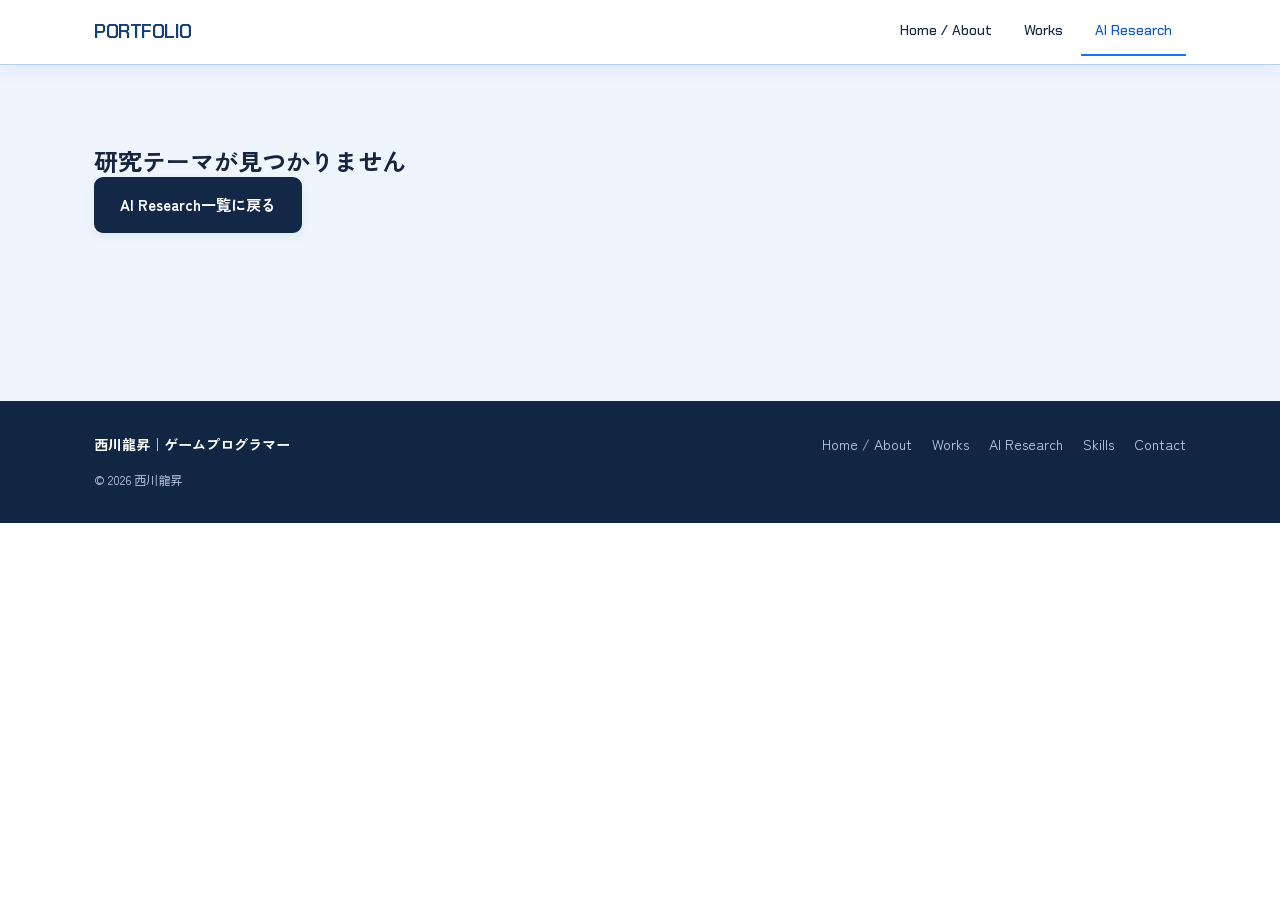
==== commit ae973dda: "Rename development area to Tools & AI" ====
--- a/ai-detail.html
+++ b/ai-detail.html
@@ -3,7 +3,7 @@
 <head>
 <meta charset="UTF-8">
 <meta name="viewport" content="width=device-width, initial-scale=1">
-<title>研究詳細｜AI Research</title>
+<title>開発・技術の取り組み｜Tools & AI</title>
 <meta name="description" content="AIを活用したゲーム開発支援に関する研究の技術的な取り組みを紹介します。">
 <link rel="preconnect" href="https://fonts.googleapis.com">
 <link rel="preconnect" href="https://fonts.gstatic.com" crossorigin>
@@ -16,7 +16,7 @@
 <header id="site-header" class="site-header"></header>
 <main id="main">
 
-<article class="research-detail-page" id="research-detail" aria-label="研究テーマの詳細"></article>
+<article class="research-detail-page" id="research-detail" aria-label="開発ツール・AI活用の詳細"></article>
 
 </main>
 <footer id="site-footer" class="site-footer"></footer>
--- a/css/style.css
+++ b/css/style.css
@@ -420,6 +420,7 @@
   transition: opacity .55s ease, transform .55s ease, box-shadow .22s ease, border-color .22s ease;
 }
 .js-reveal .is-visible { opacity: 1; transform: none; }
+.js-reveal .contact-list li.is-visible { opacity: 1; transform: none; }
 
 /* カードのホバー（演出の後に効くよう最後に置く） */
 .work-card:hover, .work-card:focus-within,
--- a/css/redesign.css
+++ b/css/redesign.css
@@ -9,7 +9,6 @@
 .site-header { background:rgba(255,255,255,.96); box-shadow:0 3px 20px rgba(17,39,75,.035); }
 .header-inner { min-height:var(--header-h); }
 .logo { font-size:1.2rem; letter-spacing:-.025em; }
-.logo::before { content:"✳"; color:var(--blue); font-size:1.25em; margin-right:9px; }
 .nav-list > li > a { font-size:.87rem; }
 .section { padding:70px 0; }
 .section-title { border:0; padding:0; margin-bottom:0; font-size:clamp(1.55rem,3vw,2.1rem); letter-spacing:-.03em; }
@@ -101,7 +100,6 @@
 .work-card:nth-child(2n) .thumb-empty {background-image:radial-gradient(circle at 74% 30%,rgba(201,229,245,.32),transparent 38%),linear-gradient(145deg,#628cab,#1f4567);}
 .work-card:nth-child(3n) .thumb-empty {background-image:repeating-linear-gradient(135deg,transparent 0 24px,rgba(255,255,255,.035) 25px 26px),linear-gradient(145deg,#27516a,#152c48);}
 .thumb-empty::before { content:"";position:absolute;inset:14% 12%;border:1px solid rgba(255,255,255,.18);border-radius:7px;pointer-events:none; }
-.thumb-empty::after { content:"IMAGE COMING SOON";position:absolute;right:12%;bottom:15%;font:500 .58rem var(--font-en);letter-spacing:.15em;color:rgba(255,255,255,.65); }
 .thumb-empty span { position:relative;z-index:1;font-size:clamp(1.25rem,2.3vw,1.65rem);letter-spacing:-.02em;overflow-wrap:anywhere; }
 .work-card-body { padding:19px 20px 19px;gap:2px; }
 .work-card-kicker { color:var(--blue);font:.7rem var(--font-en);font-weight:600;letter-spacing:.05em; }
@@ -245,4 +243,553 @@
   .page-banner {padding:40px 0 32px;}
   .more-about-content {padding-left:18px;padding-right:18px;}
 }
-@media (prefers-reduced-motion: reduce) { .research-card,.btn {transition:none!important;} }+@media (prefers-reduced-motion: reduce) { .research-card,.btn {transition:none!important;} }
+
+/* Home flow: About -> philosophy -> planning -> works -> research -> skills */
+.section-home-values { padding-top:32px; padding-bottom:62px; }
+.section-home-values .philo-list { gap:18px; }
+.section-home-values .philo-item {
+  padding:24px 24px 15px; border:1px solid #dce7f5;
+  border-top:3px solid var(--blue); border-radius:10px;
+  box-shadow:0 7px 22px rgba(21,56,105,.04); background:#fff;
+}
+.section-home-values .philo-item h3 { font-size:1.06rem; }
+.section-home-values .philo-item p { color:#536780;line-height:1.85; }
+.section-home-planning { padding-top:58px;padding-bottom:58px; }
+.section-home-planning .plan-list { max-width:100%;display:grid;grid-template-columns:repeat(3,minmax(0,1fr));gap:18px; }
+.section-home-planning .plan-item {
+  display:block;background:#fff;padding:22px 24px;border:1px solid #dce7f5;border-radius:11px;
+  box-shadow:0 7px 22px rgba(21,56,105,.04);
+}
+.section-home-planning .plan-item:last-child { border-bottom:1px solid #dce7f5; }
+.section-home-planning .plan-head { display:flex;flex-wrap:wrap;align-items:center;gap:7px 12px;margin-bottom:12px; }
+.section-home-planning .plan-title { font-size:1.03rem; }
+.section-home-planning .plan-role { margin:0; }
+.section-home-planning .plan-item p { color:#536780;font-size:.92rem;line-height:1.85; }
+.section-home-works { padding-top:65px; }
+.section-home-skills { border-top:1px solid var(--line); }
+.home-skill-grid { list-style:none; padding:0;margin:0;display:grid;grid-template-columns:repeat(3,minmax(0,1fr));gap:17px; }
+.home-skill-card { min-width:0; padding:22px 24px;border-radius:11px;background:#fff;border:1px solid #dce6f3;box-shadow:0 7px 21px rgba(21,56,105,.045); }
+.home-skill-card h3 { color:var(--navy);font-family:var(--font-en);font-size:1.28rem;margin:0 0 12px; }
+.home-skill-card h3::before { content:"";display:inline-block;width:8px;height:8px;border-radius:50%;margin:0 11px 2px 0;background:var(--blue); }
+.home-skill-note { color:#61718b;font-size:.88rem;margin:0 0 12px; }
+.home-skill-works { display:flex;flex-wrap:wrap;gap:7px;margin-top:12px;align-items:center; }
+.home-skill-works > span { flex-basis:100%;font-size:.73rem;color:var(--muted); }
+.home-skill-works a {font-size:.76rem;color:#315b93;background:#eef4fc;border-radius:7px;padding:5px 8px;text-decoration:none;}
+.home-skill-works a:hover { color:#fff;background:var(--navy); }
+.home-contact { margin-top:44px;padding:30px 32px;background:#f5f9ff;border:1px solid #dce7f5;border-radius:13px; }
+.home-contact h3 {color:var(--navy);font-family:var(--font-en);font-size:1.4rem;margin:0 0 10px;}
+.home-contact .contact-list {max-width:100%;}
+.home-contact .contact-list li:last-child {border-bottom:0;}
+#home-skills-h,#contact-h,#philo-h,#plan-h {scroll-margin-top:calc(var(--header-h) + 16px);}
+@media(max-width:900px) {
+  .section-home-planning .plan-list {grid-template-columns:1fr;}
+  .home-skill-grid {grid-template-columns:repeat(2,minmax(0,1fr));}
+}
+@media(max-width:640px) {
+  .section-home-values {padding:30px 0 42px;}
+  .section-home-planning {padding:46px 0;}
+  .section-home-planning .plan-list {gap:12px;}
+  .section-home-works {padding-top:49px;}
+  .home-skill-grid {grid-template-columns:1fr;}
+  .home-contact {padding:22px 20px;margin-top:30px;}
+}
+
+
+/* ===== Blue accent refresh: more visual contrast, no generated images ===== */
+/* The darker hero and Research band are visual anchors; article cards stay light for readability. */
+:root {
+  --blue: #1e66d7;
+  --blue-soft: #e8f2ff;
+  --line: #d5e3f4;
+  --surface: #eff6ff;
+}
+.site-header {
+  border-bottom: 1px solid #b6cee9;
+  box-shadow: 0 5px 22px rgba(11,53,117,.07);
+}
+.logo { color:#143e76; }
+.nav-list > li > a:hover { color:#0a58be; }
+.nav-list > li > a[aria-current="page"] { color:#1059bf; border-bottom-color:#1f73e8; }
+.section-title::before { background:linear-gradient(90deg,#1478e9,#8bd0ff);width:42px; }
+.text-link { color:#1d64d0; }
+.text-link:hover { color:#0d428e; }
+
+/* 01 | Bright navy-to-blue hero, inspired by the earlier design. */
+body[data-page="home"] .hero {
+  color:#fff;
+  background-color:#142d55;
+  background-image:
+    linear-gradient(90deg,rgba(255,255,255,.06) 1px,transparent 1px),
+    linear-gradient(rgba(255,255,255,.06) 1px,transparent 1px),
+    radial-gradient(circle at 80% 31%,rgba(76,157,244,.34),transparent 38%),
+    linear-gradient(105deg,#0e294e 0%,#15457f 55%,#2167b3 100%);
+  background-size: 40px 40px,40px 40px,auto,auto;
+  border-bottom:4px solid #5eacf6;
+}
+body[data-page="home"] .hero::before {
+  top:-18%;right:-4%;width:58%;height:138%;
+  background:radial-gradient(closest-side,rgba(115,190,255,.23),transparent);
+}
+body[data-page="home"] .hero-eyebrow { color:#b0d7ff; }
+body[data-page="home"] .hero-role { color:#add3ff; }
+body[data-page="home"] .hero-headline { color:#fff; text-shadow:0 8px 28px rgba(0,24,65,.2); }
+body[data-page="home"] .hero-headline::after { background:#7cccff; }
+body[data-page="home"] .hero-catch { color:#e5effd; }
+body[data-page="home"] .hero-school { color:#b9d3f3; }
+body[data-page="home"] .hero-skills li {
+  color:#e4f2ff;border-color:rgba(176,216,255,.43);background:rgba(255,255,255,.11);
+}
+body[data-page="home"] .hero-stats dt { color:#a9d2fa; }
+body[data-page="home"] .hero-stats dd { color:#fff; }
+body[data-page="home"] .hero-actions .btn-primary {
+  background:#fff;border-color:#fff;color:#17477e;
+}
+body[data-page="home"] .hero-actions .btn-primary:hover {
+  background:#dbeeff;border-color:#dbeeff;color:#10417a;
+}
+body[data-page="home"] .hero-actions .btn-ghost {
+  background:rgba(255,255,255,.07);border-color:#8fc4fb;color:#fff;
+}
+body[data-page="home"] .hero-actions .btn-ghost:hover {
+  background:rgba(255,255,255,.17);border-color:#dbedff;color:#fff;
+}
+body[data-page="home"] .hero-decor { color:#c0e1ff; }
+body[data-page="home"] .hero-visual::before {
+  background:radial-gradient(circle,rgba(142,205,255,.27),transparent 70%);
+}
+body[data-page="home"] .editor-panel {
+  border-color:#7fa6d7;box-shadow:20px 29px 60px rgba(5,24,56,.38);
+}
+body[data-page="home"] .hero-floating-tag {
+  border-color:#bbd9fc;background:#f6fbff;color:#184878;
+}
+
+/* 02 | Section rhythm. A few deliberate blue surfaces, not blue on every card. */
+.home-profile-section {
+  background:linear-gradient(180deg,#eaf4ff 0%,#f9fcff 75%,#fff 100%);
+}
+.home-profile-panel {
+  border-color:#cadcf3;box-shadow:0 14px 36px rgba(18,71,145,.085);
+}
+.home-profile-panel .sub-title { color:#164c91; }
+.section-home-values {
+  background:linear-gradient(118deg,#e4f1ff 0%,#f2f8ff 55%,#eaf4ff 100%);
+  border-top:1px solid #d0e3fb;border-bottom:1px solid #d0e3fb;
+}
+.section-home-values .philo-item {
+  border-color:#cbdff8;border-top-color:#2481ef;
+  box-shadow:0 10px 27px rgba(28,82,151,.075);
+}
+.section-home-values .philo-item:nth-child(2) { border-top-color:#68b5f7; }
+.section-home-values .philo-item:nth-child(3) { border-top-color:#3669c9; }
+.section-home-values .philo-item h3 { color:#174b90; }
+.section-home-planning { background:#fff; }
+.section-home-planning .plan-item {
+  border:1px solid #d5e5f8;border-left:4px solid #4d9cf0;
+  background:linear-gradient(120deg,#fff 80%,#f2f8ff);
+}
+.section-home-planning .plan-item:nth-child(2) { border-left-color:#2869cf; }
+.section-home-planning .plan-item:nth-child(3) { border-left-color:#77baf4; }
+.section-home-works {
+  background:linear-gradient(180deg,#f2f8ff,#fff 75%);
+  border-top:1px solid #e0ecfa;
+}
+.work-card { border-color:#cbdff4;box-shadow:0 12px 28px rgba(18,66,132,.085); }
+.work-card-body { border-top:3px solid #3a89e6; }
+.work-card:nth-child(2n) .work-card-body { border-top-color:#73baf2; }
+.work-card:nth-child(3n) .work-card-body { border-top-color:#2367bc; }
+.work-card-kicker { color:#1765c9; }
+.work-card-bottom .card-tags span { background:#e6f1ff;color:#22558d; }
+.work-card:hover { border-color:#6daae9; }
+
+/* Strong blue Research strip between light work and skills sections. */
+body[data-page="home"] section[aria-labelledby="home-ai-h"] {
+  background:linear-gradient(118deg,#112c55 0%,#184782 62%,#1b61a6 100%);
+  color:#f4f9ff;
+  border-top:4px solid #68b9fc;
+  border-bottom:4px solid #8dc8f7;
+}
+body[data-page="home"] section[aria-labelledby="home-ai-h"] .section-title {
+  color:#fff;
+}
+body[data-page="home"] section[aria-labelledby="home-ai-h"] .section-title::before {
+  background:#8ed7ff;
+}
+body[data-page="home"] section[aria-labelledby="home-ai-h"] .section-caption {
+  color:#d0e4fa;
+}
+body[data-page="home"] section[aria-labelledby="home-ai-h"] .text-link {
+  color:#fff;text-decoration:underline;text-decoration-color:rgba(255,255,255,.45);
+  text-underline-offset:5px;
+}
+body[data-page="home"] section[aria-labelledby="home-ai-h"] .text-link:hover {
+  color:#b8e3ff;
+}
+body[data-page="home"] section[aria-labelledby="home-ai-h"] .research-card {
+  box-shadow:0 15px 32px rgba(0,16,45,.23);
+  border-color:#a6c3e4;
+}
+.section-home-skills {
+  background:linear-gradient(180deg,#eaf4ff,#f9fcff 80%);
+  border-top:0;
+}
+.home-skill-card {
+  border-color:#cbdff5;border-top:3px solid #3888e6;
+  box-shadow:0 9px 23px rgba(18,67,137,.08);
+}
+.home-skill-card:nth-child(2) { border-top-color:#75bafb; }
+.home-skill-card:nth-child(3) { border-top-color:#2458a7; }
+.home-contact {
+  background:#fff;border-color:#c2daf5;
+  box-shadow:0 8px 22px rgba(24,83,149,.06);
+}
+.home-contact h3 {color:#1555a4;}
+
+/* 03 | Inner pages have a clear blue title banner, with comfortable white article areas. */
+.page-banner {
+  background:linear-gradient(114deg,#15345e 0%,#1e5da7 100%);
+  border-bottom:4px solid #7ac4ff;
+}
+.page-banner::after {border-color:rgba(255,255,255,.18);}
+.page-banner .page-kicker {color:#b7ddff;}
+.page-banner .page-title {color:#fff;}
+.page-banner .page-lead {color:#e4f1ff;}
+body[data-page="works"] .page-main {background:linear-gradient(180deg,#f0f7ff,#fff 50%);}
+.filter-btn[aria-pressed="true"] {background:#2168d2;border-color:#2168d2;}
+.research-banner {
+  background:linear-gradient(112deg,#152f5b 0%,#2062ac 100%);
+  border-bottom:4px solid #7ac4ff;
+}
+.research-banner::before {
+  background:radial-gradient(circle,rgba(129,203,255,.35),transparent 72%);
+}
+.research-banner .page-kicker {color:#b8ddff;}
+.research-banner h1 {color:#fff;}
+.research-banner p,.research-banner .research-banner-lead {color:#e7f3ff!important;}
+.research-banner-graphic {
+  border-color:rgba(175,217,255,.6);background:rgba(255,255,255,.11);
+  box-shadow:0 16px 35px rgba(6,35,80,.2);
+}
+.research-banner-graphic span {color:#fff;}
+.research-banner-graphic small {color:#c4e1ff;}
+.research-index {background:linear-gradient(180deg,#ebf5ff,#fff 64%);}
+.research-card {border-color:#c4dbf4;box-shadow:0 11px 29px rgba(19,73,141,.09);}
+.research-card-content {border-top:3px solid #4da0f3;}
+.research-card:nth-child(2n) .research-card-content {border-top-color:#76c5fb;}
+.research-chip-list span {background:#e1f0ff;color:#1b569f;}
+.research-outro {background:linear-gradient(116deg,#dfeeff,#f6fbff);border-color:#bbd8f8;}
+.research-detail-hero {
+  background:linear-gradient(115deg,#122b52,#20518a 75%,#2269b5);
+  border-bottom:3px solid #64b2f6;
+}
+.research-focus {border-left:5px solid #2f7edb;}
+
+/* Mobile: keep the deep blue hero compact; avoid tiny dark-on-dark labels. */
+@media(max-width:640px) {
+  body[data-page="home"] .hero {background-image:linear-gradient(135deg,#102c55,#1c599b);}
+  body[data-page="home"] .hero-inner {gap:18px;}
+  body[data-page="home"] .hero-visual {min-height:165px;}
+  body[data-page="home"] .hero-floating-tag {font-size:.71rem;}
+  .section-home-values {padding-top:44px;}
+  body[data-page="home"] section[aria-labelledby="home-ai-h"] {padding-top:55px;padding-bottom:55px;}
+}
+
+/* 名前の表示 */
+body[data-page="home"] .hero-person { display:block; font-family:var(--font-jp); font-size:1.45rem; font-weight:700; color:#fff; letter-spacing:.08em; margin-bottom:4px; }
+@media (max-width: 640px) {
+  body[data-page="home"] .hero-decor { display:none; }
+  body[data-page="home"] .hero-person { font-size:1.25rem; }
+}
+
+/* Actual user-provided game media; placeholders remain tidy until assets are uploaded. */
+.project-media {
+  position: relative;
+  display: block;
+  width: 100%;
+  height: 100%;
+  background: linear-gradient(145deg,#1c4675,#112947);
+  overflow: hidden;
+}
+.asset-fallback {
+  position: absolute;
+  inset: 0;
+  display: grid;
+  place-items: center;
+  text-align: center;
+  padding: 16px;
+  color: #e2efff;
+  background-image: linear-gradient(135deg,rgba(255,255,255,.07),transparent 65%);
+}
+.asset-fallback span {
+  font-size: clamp(1.15rem,2.5vw,1.75rem);
+  font-weight: 700;
+  overflow-wrap: anywhere;
+}
+.asset-picture {
+  position: absolute;
+  inset: 0;
+  width: 100%;
+  height: 100%;
+  object-fit: cover;
+  opacity: 0;
+  transition: opacity .24s ease;
+}
+.project-media.is-loaded .asset-picture { opacity: 1; }
+.project-media.is-loaded .asset-fallback { visibility: hidden; }
+.local-video-holder {
+  width: 100%;
+  height: 100%;
+  position: relative;
+  background: #0c1f35;
+}
+.local-video-holder video {
+  display: block;
+  width: 100%;
+  height: 100%;
+  object-fit: contain;
+  background: #0c1f35;
+}
+.local-video-holder.has-video { overflow: hidden; }
+@media (prefers-reduced-motion: reduce) {
+  .asset-picture { transition: none; }
+}
+
+
+/* Real screenshots in AI Research (2026-10) */
+.research-visual .research-preview-image {
+  position:absolute;
+  inset:0;
+  z-index:3;
+  width:100%;
+  height:100%;
+  object-fit:contain;
+  background:#e9f1fb;
+  opacity:0;
+  transition:opacity .2s ease;
+}
+.research-visual.is-loaded .research-preview-image {opacity:1;}
+.research-feature-media {
+  margin:0 auto 34px;
+  padding:16px 16px 12px;
+  max-width:760px;
+  background:#f5f9ff;
+  border:1px solid #cbdff4;
+  border-radius:14px;
+  box-shadow:0 10px 28px rgba(16,65,126,.07);
+  text-align:center;
+}
+.research-feature-fallback {
+  min-height:180px;
+  display:flex;
+  justify-content:center;
+  align-items:center;
+  background:linear-gradient(130deg,#e8f3ff,#f5f9ff);
+  color:#355780;
+  border-radius:9px;
+}
+.research-feature-image {
+  display:none;
+  max-width:100%;
+  max-height:540px;
+  width:auto;
+  height:auto;
+  margin:0 auto;
+  object-fit:contain;
+  border:1px solid #dae6f3;
+  border-radius:9px;
+}
+.research-feature-media.is-loaded .research-feature-image{display:block;}
+.research-feature-media.is-loaded .research-feature-fallback{display:none;}
+.research-feature-media figcaption {
+  color:#62758d;
+  font-size:.82rem;
+  line-height:1.6;
+  margin-top:12px;
+}
+@media(max-width:640px){
+ .research-feature-media {padding:9px 9px 11px;}
+ .research-feature-media figcaption {font-size:.75rem;}
+}
+
+
+/* Temporary portfolio display choices (restore by removing this block) */
+/* Keep the existing profile image element and data for future reuse. */
+body[data-page="home"] .home-profile-panel .profile-photo {
+  display: none;
+}
+/* The registered projects are currently classified as team works. */
+body[data-page="works"] .filter-btn[data-filter="solo"] {
+  display: none;
+}
+
+/* Gyro demo QR callout */
+.research-demo {
+  display: flex;
+  align-items: center;
+  justify-content: space-between;
+  gap: 32px;
+  padding: 28px 32px;
+  margin: 0 0 37px;
+  border: 1px solid #bfd6f3;
+  border-radius: 16px;
+  background: linear-gradient(112deg, #edf6ff, #ffffff);
+  box-shadow: 0 12px 34px rgba(22, 78, 149, .09);
+}
+.research-demo-copy {min-width:0;display:flex;align-items:flex-start;flex-direction:column;gap:10px;}
+.research-demo-label {font-size:.74rem;font-weight:700;letter-spacing:.15em;color:#2767b1;}
+.research-demo-copy h2 {margin:0;font-size:clamp(1.3rem,2.5vw,1.7rem);color:#132f55;}
+.research-demo-copy p {margin:0 0 6px;line-height:1.8;color:#526780;}
+.research-demo-url {display:block;max-width:100%;font-size:.82rem;overflow-wrap:anywhere;color:#2867ba;}
+.research-demo-qr {display:block;flex:0 0 198px;padding:9px;background:#fff;border:1px solid #dae5f0;border-radius:11px;line-height:0;}
+.research-demo-qr img {display:block;width:100%;height:auto;image-rendering:pixelated;}
+@media(max-width:640px) {
+  .research-demo {flex-direction:column;align-items:stretch;padding:23px 20px;gap:22px;}
+  .research-demo-qr {flex:0 0 auto;width:min(216px,100%);margin:0 auto;}
+}
+
+
+/* Portfolio visual QA: legibility and section boundaries 2026-10-21 */
+/* Japanese prose should wrap naturally, while URLs and long technical tokens remain contained. */
+body {line-break:strict;word-break:normal;}
+body[data-page="work"] p,
+body[data-page="ai-detail"] p,
+body[data-page="home"] .about-text p,
+body[data-page="home"] .philo-item p,
+body[data-page="home"] .plan-item p {text-wrap:pretty;word-break:normal;overflow-wrap:break-word;}
+.work-card-title, .research-card h3, .detail-title,
+.research-detail-hero h1, .research-detail-section h2,
+.research-focus h2, .section-title {word-break:normal;overflow-wrap:break-word;text-wrap:balance;}
+.research-card-content, .research-primary, .research-detail-section,
+.research-fact-card, .detail-top > *, .detail-spec, .work-card-body {min-width:0;}
+/* Previously contact rows used 'word-break:break-all' and split Japanese labels and emails. */
+.contact-list li {word-break:normal;overflow-wrap:normal;}
+.contact-list li a {overflow-wrap:anywhere;word-break:normal;min-width:0;}
+.research-chip-list {min-width:0;}
+.research-chip-list span {max-width:100%;word-break:normal;overflow-wrap:break-word;line-height:1.6;}
+.research-visual.visual-ai3d-launcher .research-preview-image {
+  object-fit:cover;object-position:center top;background:#111a29;
+}
+/* The main pages get cooler blue-gray backgrounds so white cards stand out on bright PC screens. */
+body[data-page="home"] .home-profile-panel {
+  border-color:#b4cce8;
+  box-shadow:0 8px 32px rgba(18,71,145,.09);
+}
+body[data-page="home"] .section-home-planning {
+  background:linear-gradient(180deg,#f7fbff,#eef6ff);
+  border-bottom:1px solid #bed6f1;
+}
+body[data-page="home"] .home-skill-card,
+body[data-page="home"] .plan-item,
+body[data-page="home"] .philo-item {
+  border-color:#bbd3ed;
+}
+body[data-page="works"] .page-main {background:linear-gradient(180deg,#eaf3ff,#f4f8fd 50%,#f7faff);}
+body[data-page="works"] .work-card {border-color:#b7d0ec;}
+body[data-page="ai"] .research-index {background:linear-gradient(180deg,#e8f3ff,#f4f9ff 64%);}
+body[data-page="ai"] .research-card {border-color:#abc6e8;}
+/* Inner pages: related content is grouped into clear panels, not a continuous white column. */
+body[data-page="ai-detail"] .research-detail-page {
+  background:#eff5fd;
+  padding-bottom:72px;
+}
+body[data-page="ai-detail"] .research-detail-layout {
+  grid-template-columns:minmax(0,1fr) minmax(245px,295px);
+  gap:32px;
+}
+body[data-page="ai-detail"] .research-primary {display:grid;gap:18px;}
+body[data-page="ai-detail"] .research-detail-section {
+  padding:26px 29px 27px;
+  margin:0;
+  background:#fff;
+  border:1px solid #bcd3ed;
+  border-left:4px solid #2f76cb;
+  border-radius:12px;
+  box-shadow:0 6px 18px rgba(27,72,130,.055);
+}
+body[data-page="ai-detail"] .research-detail-section:nth-child(even) {
+  border-left-color:#6ba9ed;
+  background:#fcfdff;
+}
+body[data-page="ai-detail"] .research-detail-section h2 {align-items:baseline;}
+body[data-page="ai-detail"] .research-detail-section h2::before {
+  width:6px;height:16px;border-radius:3px;flex:none;
+}
+body[data-page="ai-detail"] .research-detail-section p {
+  margin:0;color:#324763;line-height:1.95;max-width:64ch;
+}
+body[data-page="ai-detail"] .research-details {
+  background:#f1f7ff;border-color:#c4d8f0;
+}
+body[data-page="ai-detail"] .research-details summary {
+  padding:16px 19px;line-height:1.6;
+}
+body[data-page="ai-detail"] .research-fact-card {
+  background:#f9fcff;border:1px solid #abc7e6;
+  border-top:4px solid #2d7bde;
+  box-shadow:0 6px 20px rgba(28,81,145,.06);
+}
+body[data-page="ai-detail"] .research-focus {
+  border-color:#accbef;border-left:5px solid #2f7edb;
+  background:linear-gradient(110deg,#fff 72%,#e9f4ff);
+}
+body[data-page="ai-detail"] .research-feature-media {
+  border-color:#aac6e7;
+  background:#f9fcff;
+  padding:20px;
+}
+body[data-page="ai-detail"] .research-feature-image {
+  max-height:620px;cursor:zoom-in;
+}
+.research-feature-open {display:block;width:fit-content;max-width:100%;margin:0 auto;}
+body[data-page="ai-detail"] .research-pager {
+  border-top:2px solid #bed5ed;align-items:center;
+}
+body[data-page="work"] #main {
+  background:linear-gradient(180deg,#eff6ff 0%,#f5f9ff 420px,#eef5fd 100%);
+}
+body[data-page="work"] .detail-head {padding:8px 0 10px;}
+body[data-page="work"] .detail-media {border:1px solid #bad4f0;box-shadow:0 8px 25px rgba(25,70,128,.11);}
+body[data-page="work"] .detail-spec {
+  background:#fff;
+  border:1px solid #b3cde9;border-top:4px solid #3a82db;
+  box-shadow:0 8px 24px rgba(28,78,145,.06);
+}
+body[data-page="work"] .detail-toc {
+  background:rgba(247,251,255,.98);
+  border-bottom:2px solid #bfd6f0;
+}
+body[data-page="work"] .detail-section {
+  margin:0 0 18px;
+  padding:27px 30px;
+  background:#fff;
+  border:1px solid #b9d1ec;
+  border-left:4px solid #347ddb;
+  border-radius:11px;
+  box-shadow:0 6px 18px rgba(27,72,130,.055);
+}
+body[data-page="work"] .detail-section:nth-of-type(even){border-left-color:#79b4ee;background:#fcfdff;}
+body[data-page="work"] .detail-section h2 {margin-top:0;}
+body[data-page="work"] .idea {
+  border:1px solid #c3daf1;
+  background:#eef6ff;
+  padding-bottom:15px;
+}
+body[data-page="work"] .trouble {border-color:#acc9e8;}
+body[data-page="work"] .trouble-q {background:#f7fbff;}
+body[data-page="work"] .trouble-a {background:#e8f3ff;}
+body[data-page="work"] .version {background:#fff;border-color:#b7cfeb;}
+body[data-page="work"] .version:last-child {background:#e9f4ff;border-color:#5592da;}
+body[data-page="work"] .pager {border-top:2px solid #bdd5ef;}
+/* The narrow desktop/tablet region should not force long Japanese prose into cramped columns. */
+@media (max-width:980px) {
+  body[data-page="ai-detail"] .research-detail-layout {grid-template-columns:1fr;gap:22px;}
+  body[data-page="ai-detail"] .research-fact-card {position:static;}
+}
+@media (max-width:640px) {
+  body[data-page="ai-detail"] .research-detail-section {padding:20px 18px 22px;}
+  body[data-page="ai-detail"] .research-feature-media {padding:10px;}
+  body[data-page="work"] .detail-section {padding:21px 18px;}
+  body[data-page="work"] .detail-spec {padding:9px 15px 17px;}
+  body[data-page="work"] .trouble-q,body[data-page="work"] .trouble-a {padding:16px 16px 9px;}
+}
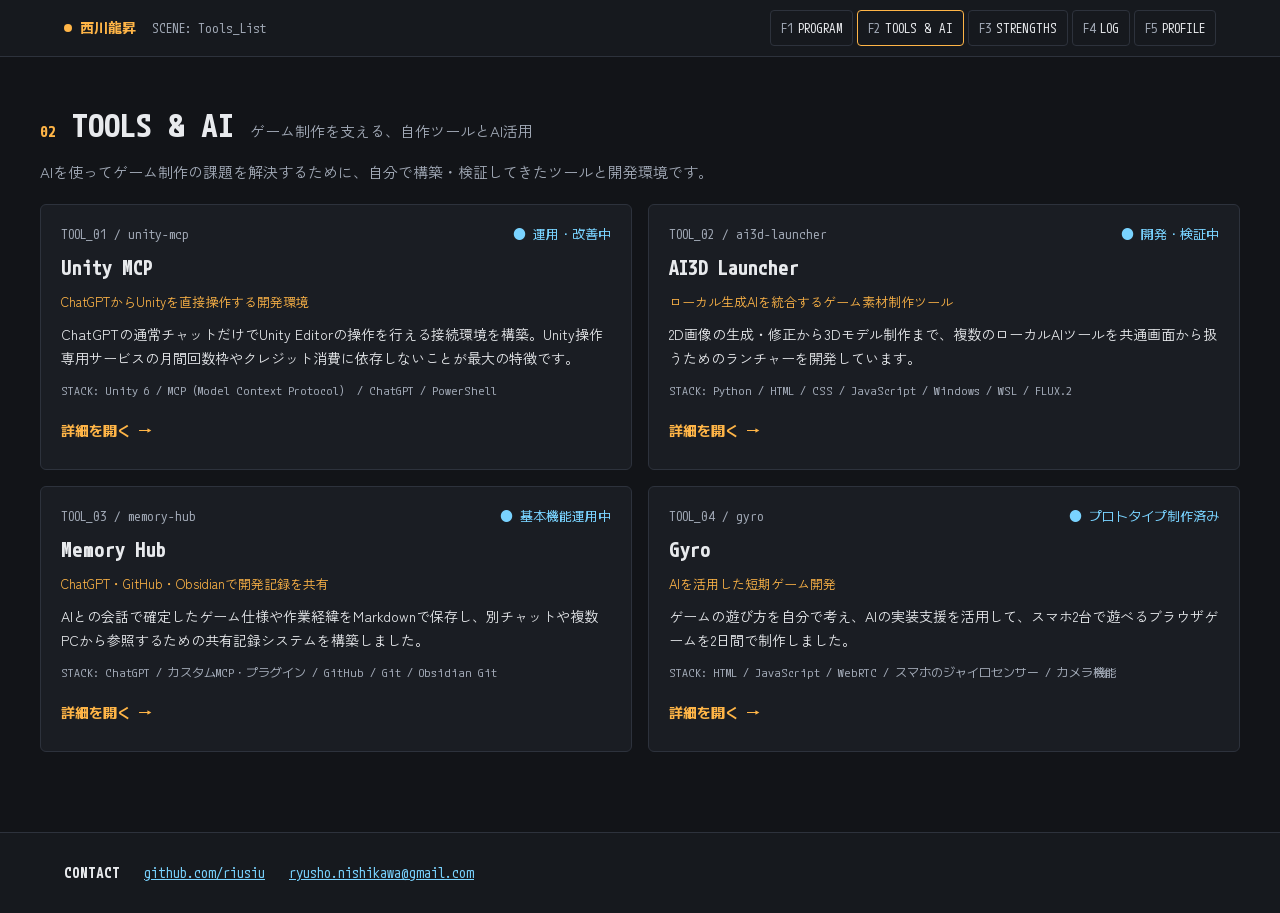
==== commit c0fbcaf6: "Redirect legacy Tools and AI detail URLs" ====
--- a/ai-detail.html
+++ b/ai-detail.html
@@ -3,24 +3,18 @@
 <head>
 <meta charset="UTF-8">
 <meta name="viewport" content="width=device-width, initial-scale=1">
-<title>開発・技術の取り組み｜Tools & AI</title>
-<meta name="description" content="AIを活用したゲーム開発支援に関する研究の技術的な取り組みを紹介します。">
-<link rel="preconnect" href="https://fonts.googleapis.com">
-<link rel="preconnect" href="https://fonts.gstatic.com" crossorigin>
-<link href="https://fonts.googleapis.com/css2?family=Chakra+Petch:wght@500;600&family=Zen+Kaku+Gothic+New:wght@400;500;700&display=swap" rel="stylesheet">
-<link rel="stylesheet" href="css/style.css">
-<link rel="stylesheet" href="css/redesign.css">
+<meta name="robots" content="noindex,follow">
+<title>Tools &amp; AI へ移動しています</title>
+<script>
+(function () {
+  "use strict";
+  // Preserve existing bookmarks that used ai-detail.html?id=...
+  var url = new URL("ai.html", location.href);
+  var params = new URLSearchParams(location.search);
+  if (params.has("id")) url.searchParams.set("id", params.get("id"));
+  location.replace(url.href + location.hash);
+})();
+</script>
 </head>
-<body data-page="ai-detail">
-<a class="skip" href="#main">本文へ移動</a>
-<header id="site-header" class="site-header"></header>
-<main id="main">
-
-<article class="research-detail-page" id="research-detail" aria-label="開発ツール・AI活用の詳細"></article>
-
-</main>
-<footer id="site-footer" class="site-footer"></footer>
-<script src="js/data.js"></script>
-<script src="js/main.js"></script>
-</body>
+<body><p><a href="ai.html">Tools &amp; AI へ移動する</a></p></body>
 </html>
